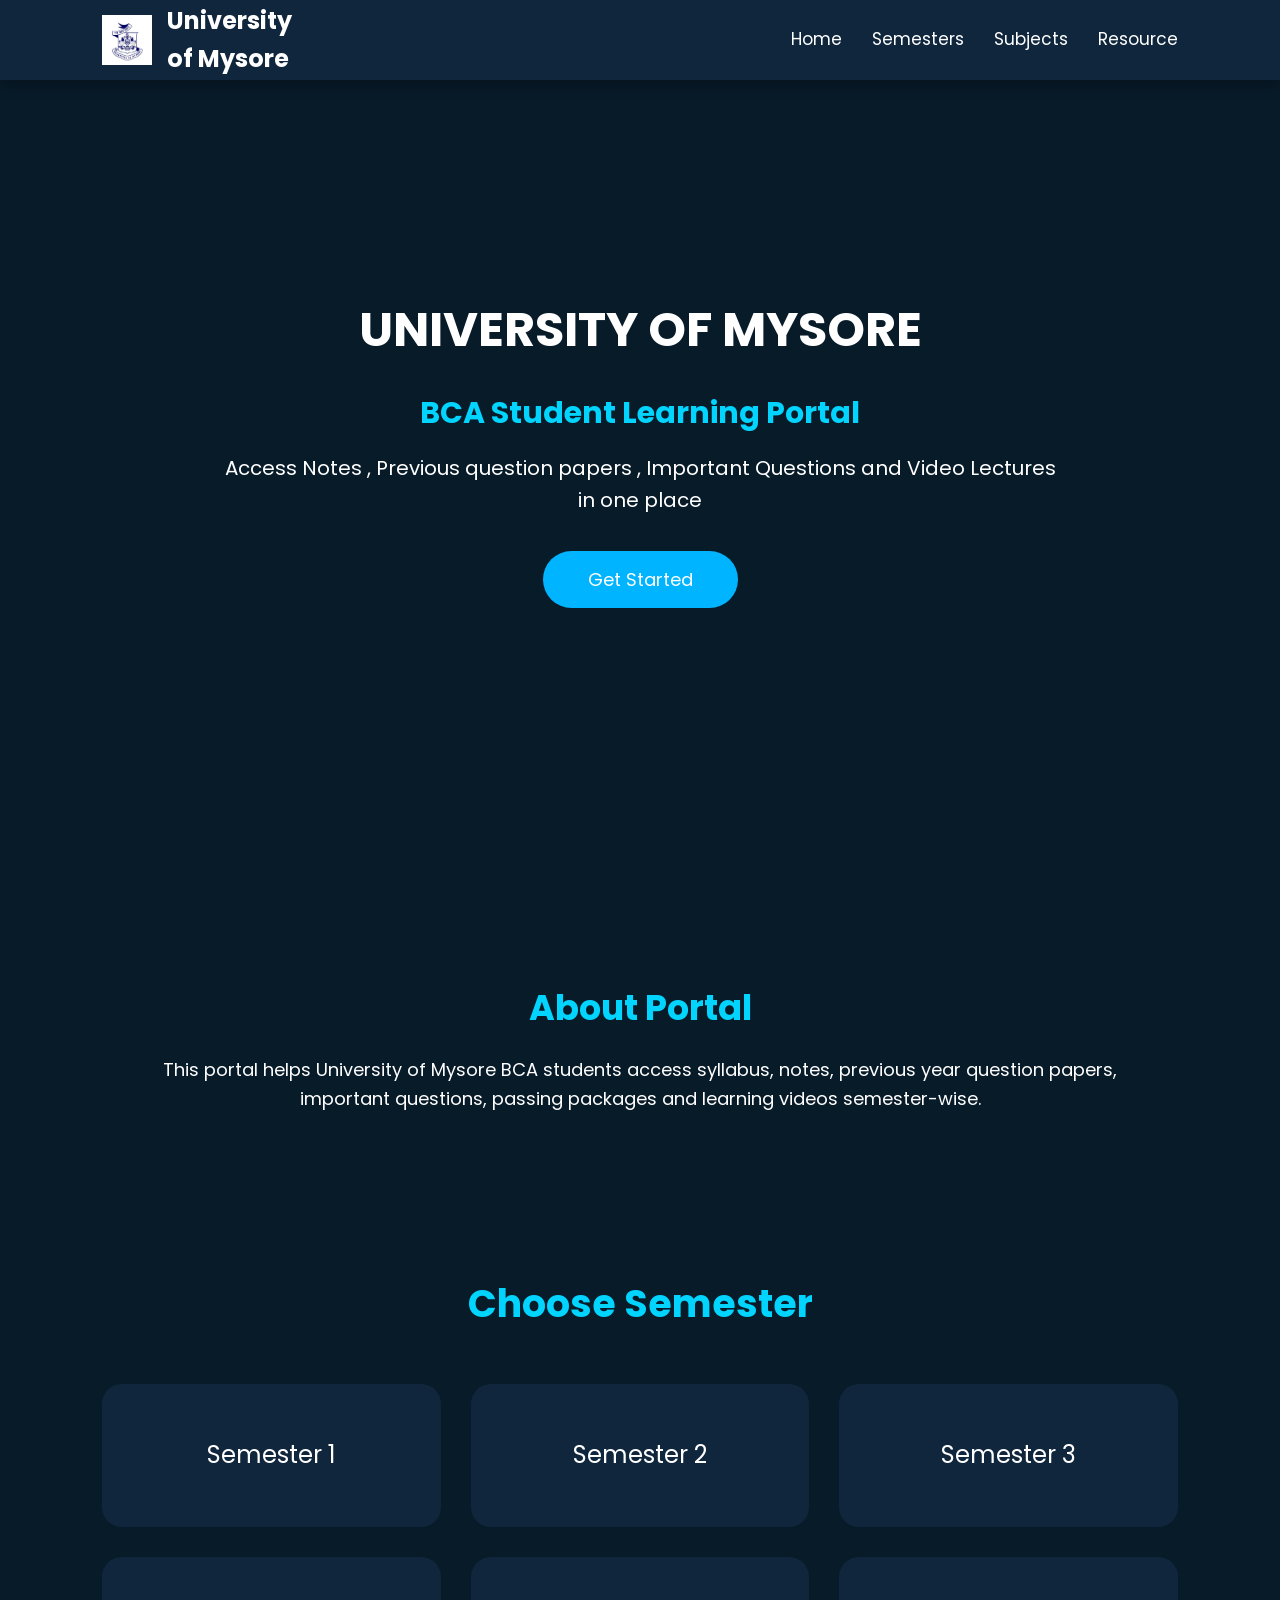
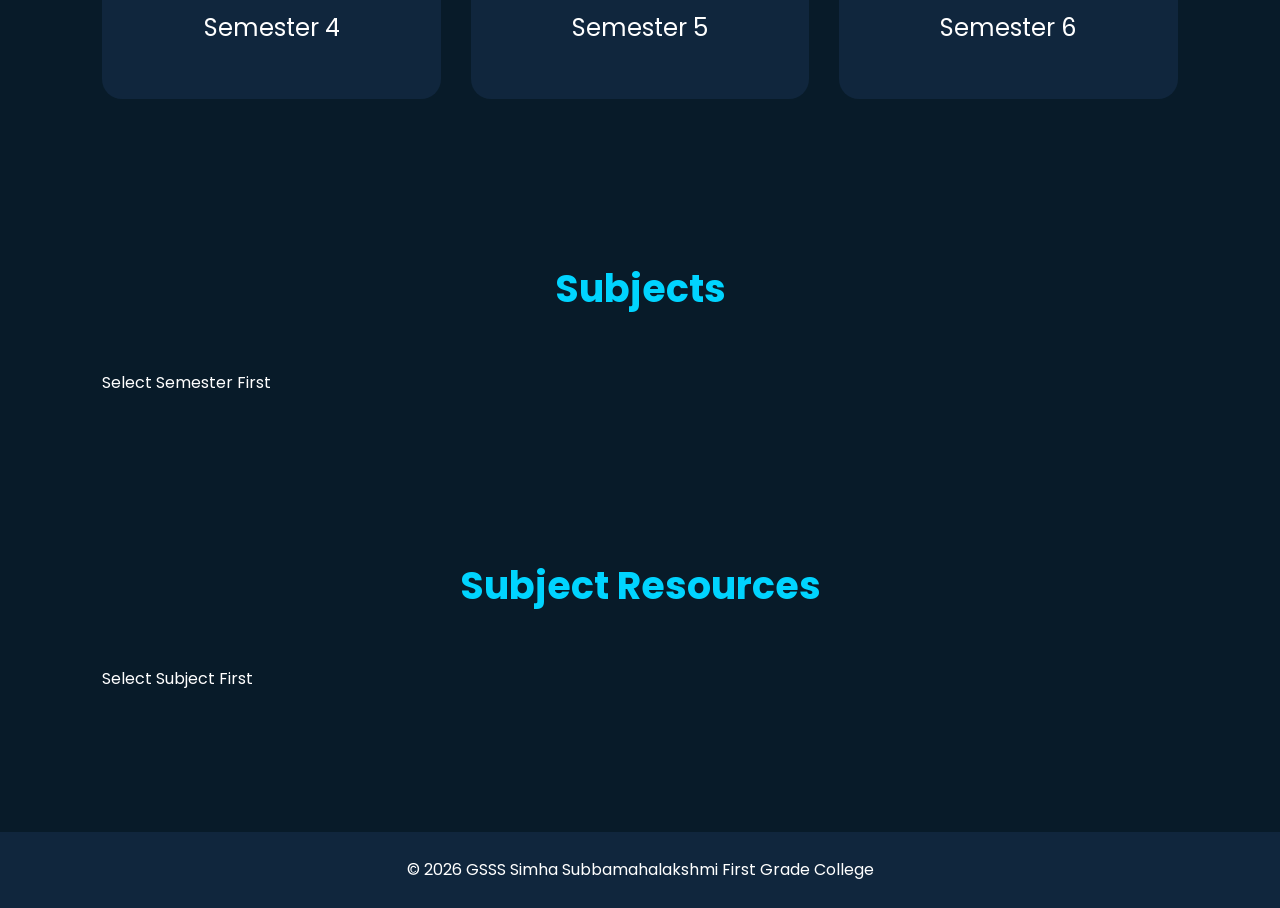
==== index.html @ 820129cc "added frontend part" ====
<!DOCTYPE html>
<html lang="en">
<head>
    <meta charset="UTF-8">
    <meta name="viewport" content="width=device-width, initial-scale=1.0">
    <title>BCA Question Paper Portal</title>

    <link rel="stylesheet" href="style.css">

    <link href="https://fonts.googleapis.com/css2?family=Poppins:wght@300;400;500;600;700&display=swap" rel="stylesheet">
</head>
<body>

<!-- ================= NAVBAR ================= -->

<header>

    <nav class="navbar">

        <div class="logo">

            <img src="images/logo.png" alt="University of Mysore Logo">

            <h2>University of Mysore </h2>

        </div>

        <ul>

            <li><a href="#home">Home</a></li>

            <li><a href="#semester">Semesters</a></li>

            <li><a href="#subjects">Subjects</a></li>

            <li><a href="#papers">Resource</a></li>

        </ul>

    </nav>

</header>

<!-- ================= HERO ================= -->

<section id="home" class="hero">

    <div class="hero-content">

        <h1>

            UNIVERSITY OF MYSORE 

        </h1>

        <h2>

            BCA Student Learning Portal

        </h2>

        <p>

            Access Notes , Previous question papers , Important Questions and Video Lectures in one place
        </p>

        <button id="startBtn">

            Get Started

        </button>

    </div>

</section>

<!-- ================= ABOUT ================= -->

<section class="about">

<h2>

About Portal

</h2>

<p>


This portal helps University of Mysore BCA students access syllabus, notes, previous year question papers, important questions, passing packages and learning videos semester-wise.


</p>

</section>

<!-- ================= SEMESTERS ================= -->

<section id="semester">

<h2 class="title">

Choose Semester

</h2>

<div class="semester-grid">

<div class="semester-card" data-sem="1">

Semester 1

</div>

<div class="semester-card" data-sem="2">

Semester 2

</div>

<div class="semester-card" data-sem="3">

Semester 3

</div>

<div class="semester-card" data-sem="4">

Semester 4

</div>

<div class="semester-card" data-sem="5">

Semester 5

</div>

<div class="semester-card" data-sem="6">

Semester 6

</div>

</div>

</section>

<!-- ================= SUBJECTS ================= -->

<section id="subjects">

<h2 class="title">

Subjects

</h2>

<div id="subjectContainer">

<p>

Select Semester First

</p>

</div>

</section>

<!-- ================= PAPERS ================= -->

<section id="papers">

<h2 class="title">

Subject Resources

</h2>

<div id="paperContainer">

<p>

Select Subject First

</p>

</div>

</section>

<!-- ================= FOOTER ================= -->

<footer>

<p>

© 2026 GSSS Simha Subbamahalakshmi First Grade College

</p>

</footer>

<script src="app.js"></script>

</body>
</html>
---- style.css ----
/* ===========================
   GOOGLE FONT
=========================== */

@import url('https://fonts.googleapis.com/css2?family=Poppins:wght@300;400;500;600;700;800&display=swap');

/* ===========================
   RESET
=========================== */

*{
    margin:0;
    padding:0;
    box-sizing:border-box;
    font-family:'Poppins',sans-serif;
    scroll-behavior:smooth;
}

body{
    background:#081b29;
    color:#ffffff;
    line-height:1.6;
}

/* ===========================
   NAVBAR
=========================== */

.navbar{

    width:100%;
    height:80px;

    display:flex;
    justify-content:space-between;
    align-items:center;

    padding:0 8%;

    background:#10263d;

    position:fixed;

    top:0;

    z-index:999;

    box-shadow:0 5px 15px rgba(0,0,0,.3);

}

.logo{

    display:flex;

    align-items:center;
    width: 50px;
    height:50px;
    gap:15px;

}

.logo img{

    width:50px;

    height:50px;

}

.logo h2{

    color:#fff;

    font-size:24px;

}

.navbar ul{

    display:flex;

    list-style:none;

    gap:30px;

}

.navbar ul li a{

    color:white;

    text-decoration:none;

    font-size:17px;

    transition:.3s;

}

.navbar ul li a:hover{

    color:#00d4ff;

}

/* ===========================
   HERO
=========================== */

.hero{

    height:100vh;

    display:flex;

    justify-content:center;

    align-items:center;

    text-align:center;

    padding:20px;

    background:linear-gradient(rgba(8,27,41,.92),rgba(8,27,41,.92)),
    url("images/hero-banner.png");

    background-size:cover;

    background-position:center;

}

.hero-content{

    max-width:850px;

}

.hero h1{

    font-size:48px;

    margin-bottom:20px;

}

.hero h2{

    font-size:30px;

    color:#00d4ff;

    margin-bottom:15px;

}

.hero p{

    font-size:20px;

    margin-bottom:35px;

}

.hero button{

    background:#00b4ff;

    color:white;

    border:none;

    padding:15px 45px;

    border-radius:50px;

    cursor:pointer;

    font-size:18px;

    transition:.3s;

}

.hero button:hover{

    background:#008cff;

    transform:scale(1.05);

}

/* ===========================
   ABOUT
=========================== */

.about{

    padding:80px 10%;

    text-align:center;

}

.about h2{

    font-size:35px;

    margin-bottom:20px;

    color:#00d4ff;

}

.about p{

    font-size:18px;

}

/* ===========================
   SECTION TITLE
=========================== */

.title{

    text-align:center;

    font-size:38px;

    color:#00d4ff;

    margin-bottom:50px;

}

/* ===========================
   SEMESTER
=========================== */

#semester{

    padding:80px 8%;

}

.semester-grid{

    display:grid;

    grid-template-columns:repeat(auto-fit,minmax(250px,1fr));

    gap:30px;

}

.semester-card{

    background:#10263d;

    border-radius:20px;

    padding:50px;

    text-align:center;

    font-size:24px;

    cursor:pointer;

    transition:.4s;

    border:2px solid transparent;

}

.semester-card:hover{

    transform:translateY(-10px);

    border:2px solid #00d4ff;

    background:#153453;

}

/* ===========================
   SUBJECTS
=========================== */

#subjects{

    padding:80px 8%;

}

#subjectContainer{

    display:grid;

    grid-template-columns:repeat(auto-fit,minmax(250px,1fr));

    gap:25px;

}

.subject-card{

    background:#10263d;

    padding:30px;

    border-radius:15px;

    text-align:center;

    cursor:pointer;

    transition:.3s;

}

.subject-card:hover{

    background:#153453;

    transform:scale(1.04);

}

/* ===========================
   PAPERS
=========================== */

#papers{

    padding:80px 8%;

}

.paper-card{

    background:#10263d;

    padding:25px;

    border-radius:15px;

    margin-bottom:25px;

}

.paper-card h3{

    margin-bottom:15px;

}

.paper-card button{

    background:#00b4ff;

    color:white;

    border:none;

    padding:12px 25px;

    margin-right:10px;

    border-radius:30px;

    cursor:pointer;

    transition:.3s;

}

.paper-card button:hover{

    background:#008cff;

}

/* ===========================
   FOOTER
=========================== */

footer{

    background:#10263d;

    text-align:center;

    padding:25px;

    margin-top:60px;

}

/* ===========================
   RESPONSIVE
=========================== */

@media(max-width:768px){

.navbar{

flex-direction:column;

height:auto;

padding:20px;

}

.navbar ul{

margin-top:15px;

flex-wrap:wrap;

justify-content:center;

gap:15px;

}

.hero h1{

font-size:30px;

}

.hero h2{

font-size:22px;

}

.hero p{

font-size:16px;

}

.title{

font-size:30px;

}

.semester-card{

padding:35px;

}

}
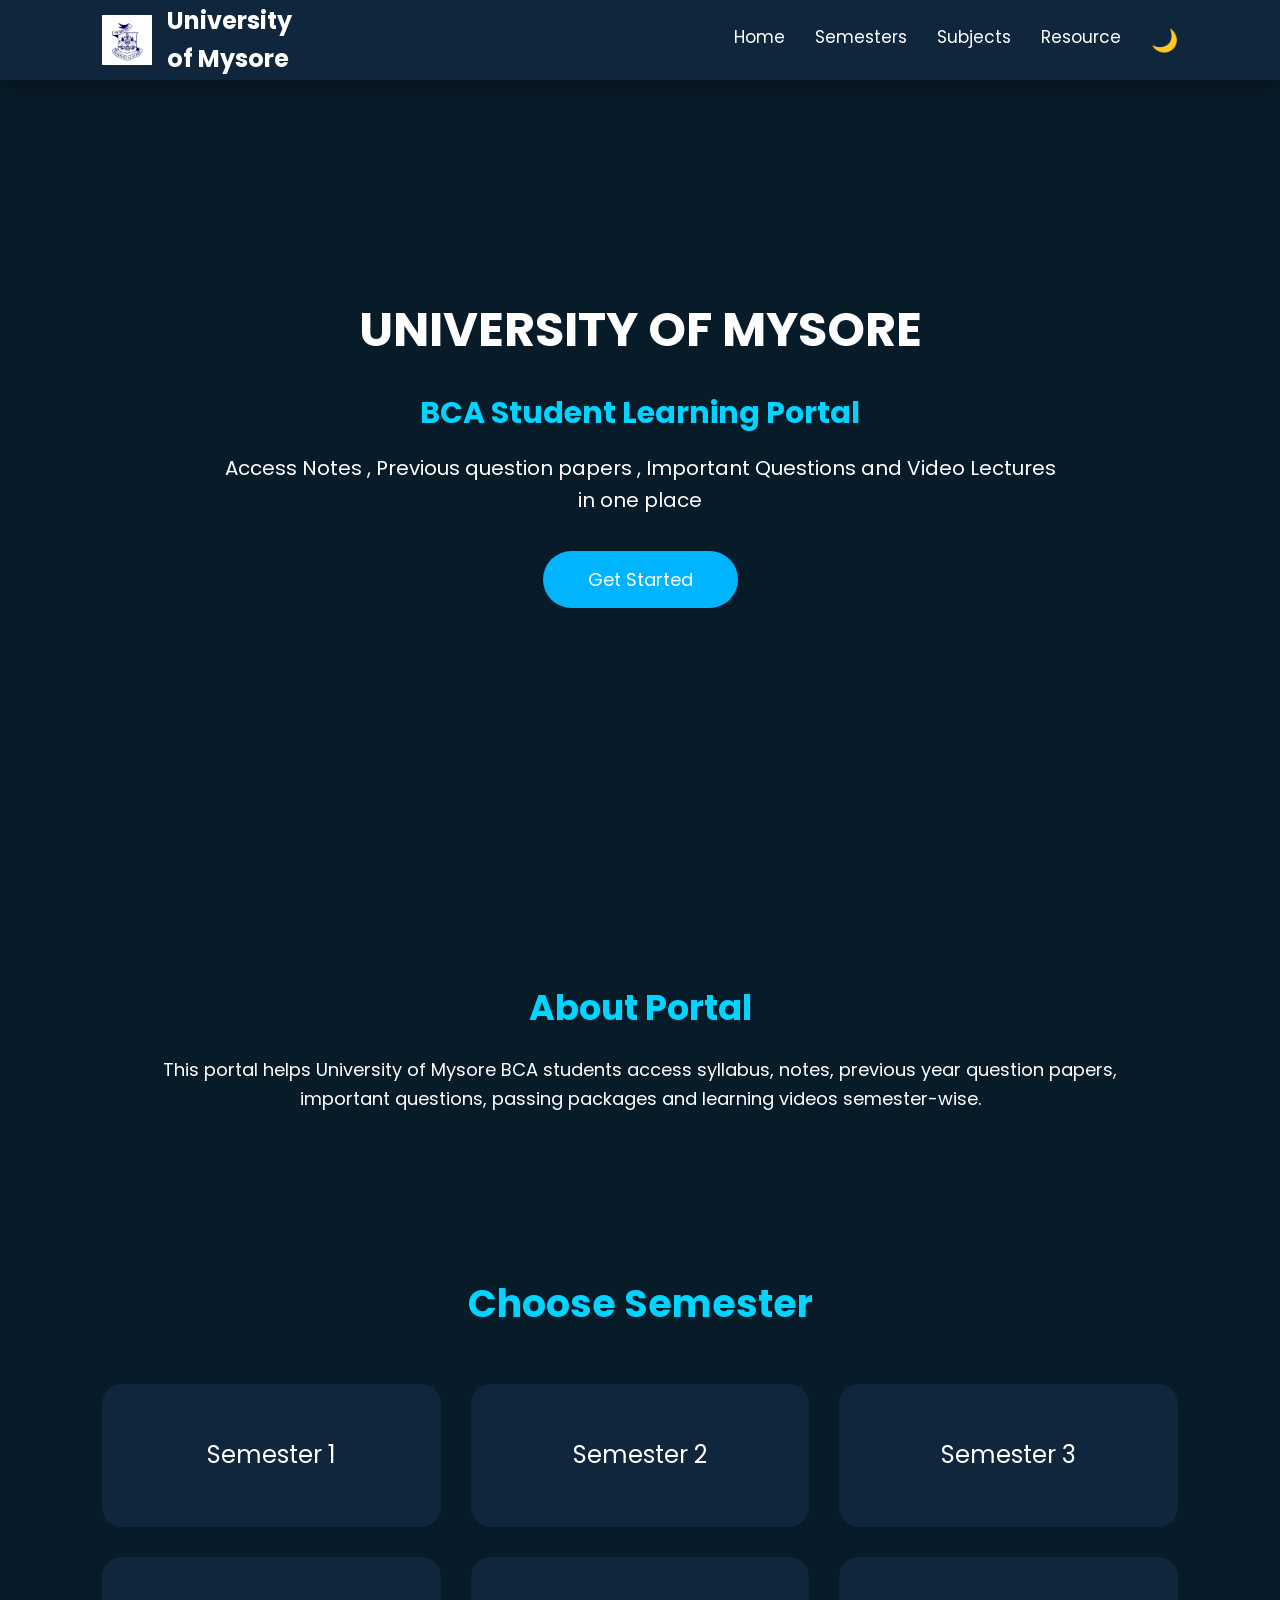
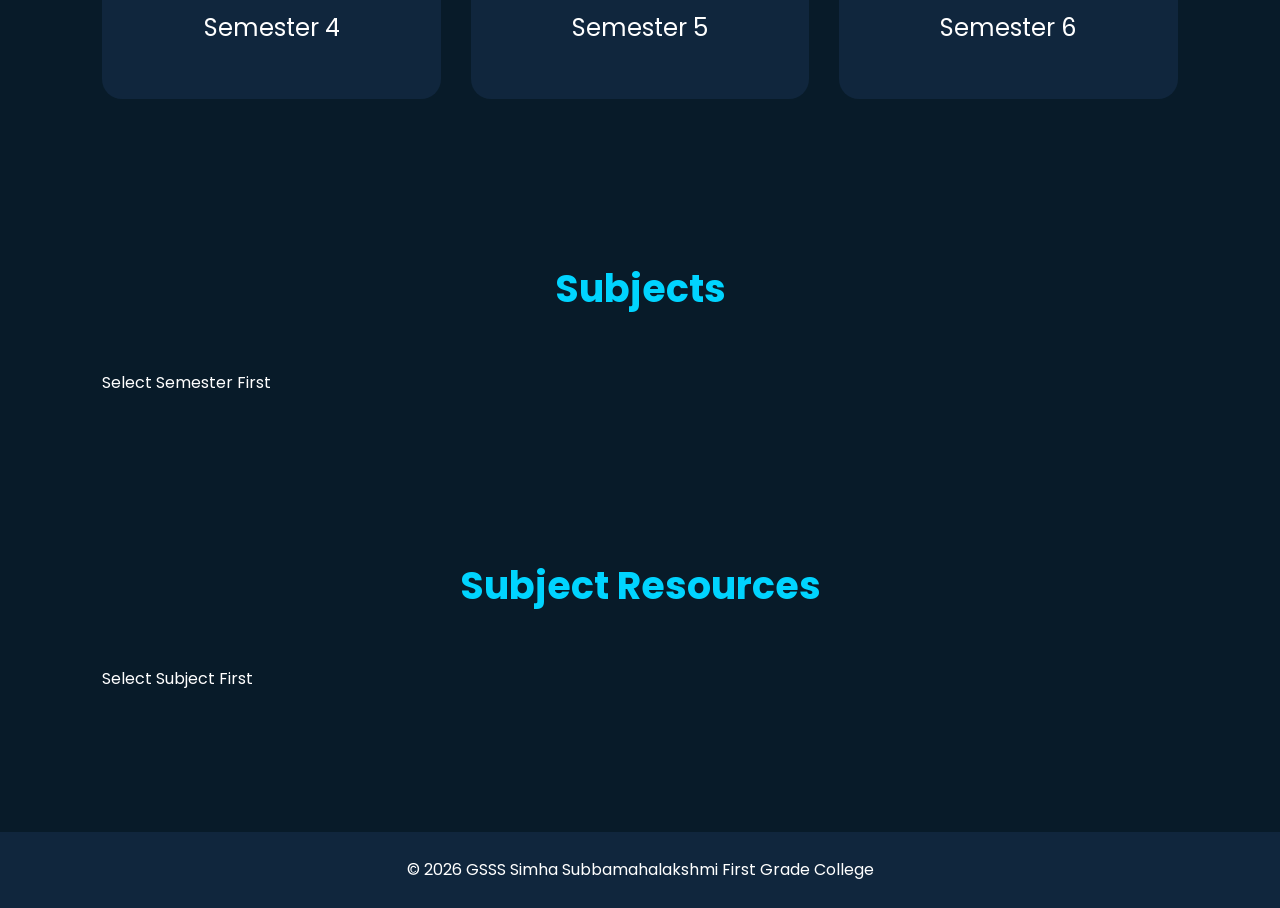
==== commit 0e327ac2: "toggle button added" ====
--- a/index.html
+++ b/index.html
@@ -34,7 +34,10 @@
             <li><a href="#subjects">Subjects</a></li>
 
             <li><a href="#papers">Resource</a></li>
-
+            
+            <li>
+        <button id="themeToggle">🌙</button>
+    </li>
         </ul>
 
     </nav>
--- a/style.css
+++ b/style.css
@@ -123,7 +123,7 @@
     padding:20px;
 
     background:linear-gradient(rgba(8,27,41,.92),rgba(8,27,41,.92)),
-    url("images/hero-banner.png");
+    url("images/background.png");
 
     background-size:cover;
 
@@ -457,4 +457,150 @@
 
 }
 
+}
+/* ===========================
+   NOTES PAGE
+=========================== */
+
+.notes-container{
+
+    max-width:800px;
+
+    margin:80px auto;
+
+    background:#10263d;
+
+    padding:40px;
+
+    border-radius:20px;
+
+    box-shadow:0 5px 20px rgba(0,0,0,.3);
+
+    text-align:center;
+
+}
+
+.notes-container h1{
+
+    color:#00d4ff;
+
+    margin-bottom:30px;
+
+    font-size:35px;
+
+}
+
+.notes-container a{
+
+    display:block;
+
+    text-decoration:none;
+
+    background:#00b4ff;
+
+    color:white;
+
+    padding:15px;
+
+    margin:15px 0;
+
+    border-radius:12px;
+
+    font-size:18px;
+
+    transition:.3s;
+
+}
+
+.notes-container a:hover{
+
+    background:#008cff;
+
+    transform:scale(1.03);
+
+}
+/* ===========================
+   NOTES PAGE
+=========================== */
+
+.notes-container{
+    max-width:800px;
+    margin:80px auto;
+    background:#10263d;
+    padding:40px;
+    border-radius:20px;
+    text-align:center;
+    box-shadow:0 10px 25px rgba(0,0,0,.3);
+}
+
+.notes-container h1{
+    color:#00d4ff;
+    margin-bottom:15px;
+    font-size:36px;
+}
+
+.notes-subtitle{
+    color:#d6e8ff;
+    margin-bottom:30px;
+    font-size:18px;
+}
+
+.notes-container a{
+    display:block;
+    background:#00b4ff;
+    color:#fff;
+    text-decoration:none;
+    padding:16px;
+    margin:20px auto;
+    width:80%;
+    border-radius:12px;
+    font-size:20px;
+    transition:.3s;
+}
+
+.notes-container a:hover{
+    background:#008cff;
+    transform:translateY(-3px);
+}
+#themeToggle{
+    background:transparent;
+    border:none;
+    color:white;
+    font-size:22px;
+    cursor:pointer;
+    transition:.3s;
+}
+
+#themeToggle:hover{
+    transform:scale(1.2);
+}
+/* Light Mode */
+
+body.light-mode{
+    background:#f5f5f5;
+    color:#222;
+}
+
+body.light-mode .navbar,
+body.light-mode .semester-card,
+body.light-mode .subject-card,
+body.light-mode .paper-card,
+body.light-mode footer,
+body.light-mode .notes-container{
+    background:white;
+    color:#222;
+}
+
+body.light-mode .hero{
+    background:#e8f4ff;
+}
+
+body.light-mode .navbar a{
+    color:#222;
+}
+
+body.light-mode .hero button,
+body.light-mode .paper-card button,
+body.light-mode .notes-container a{
+    background:#007bff;
 }
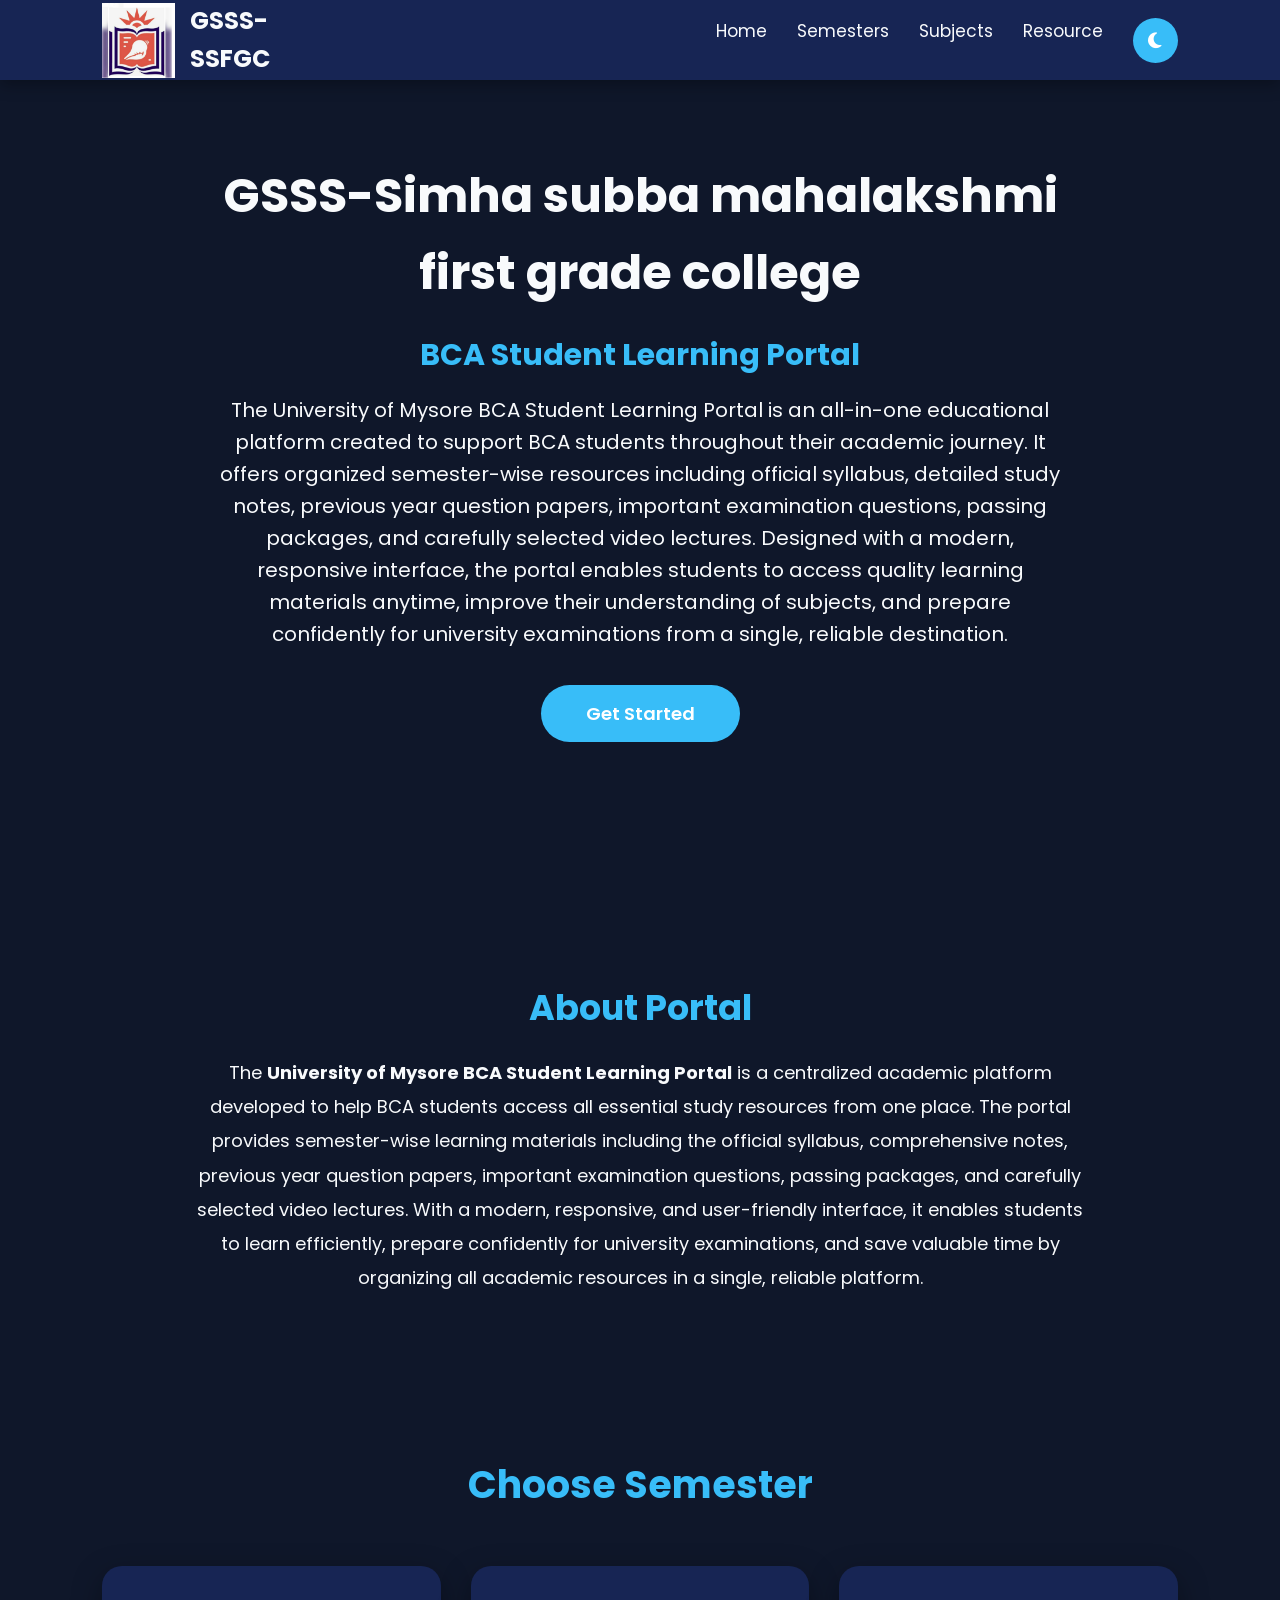
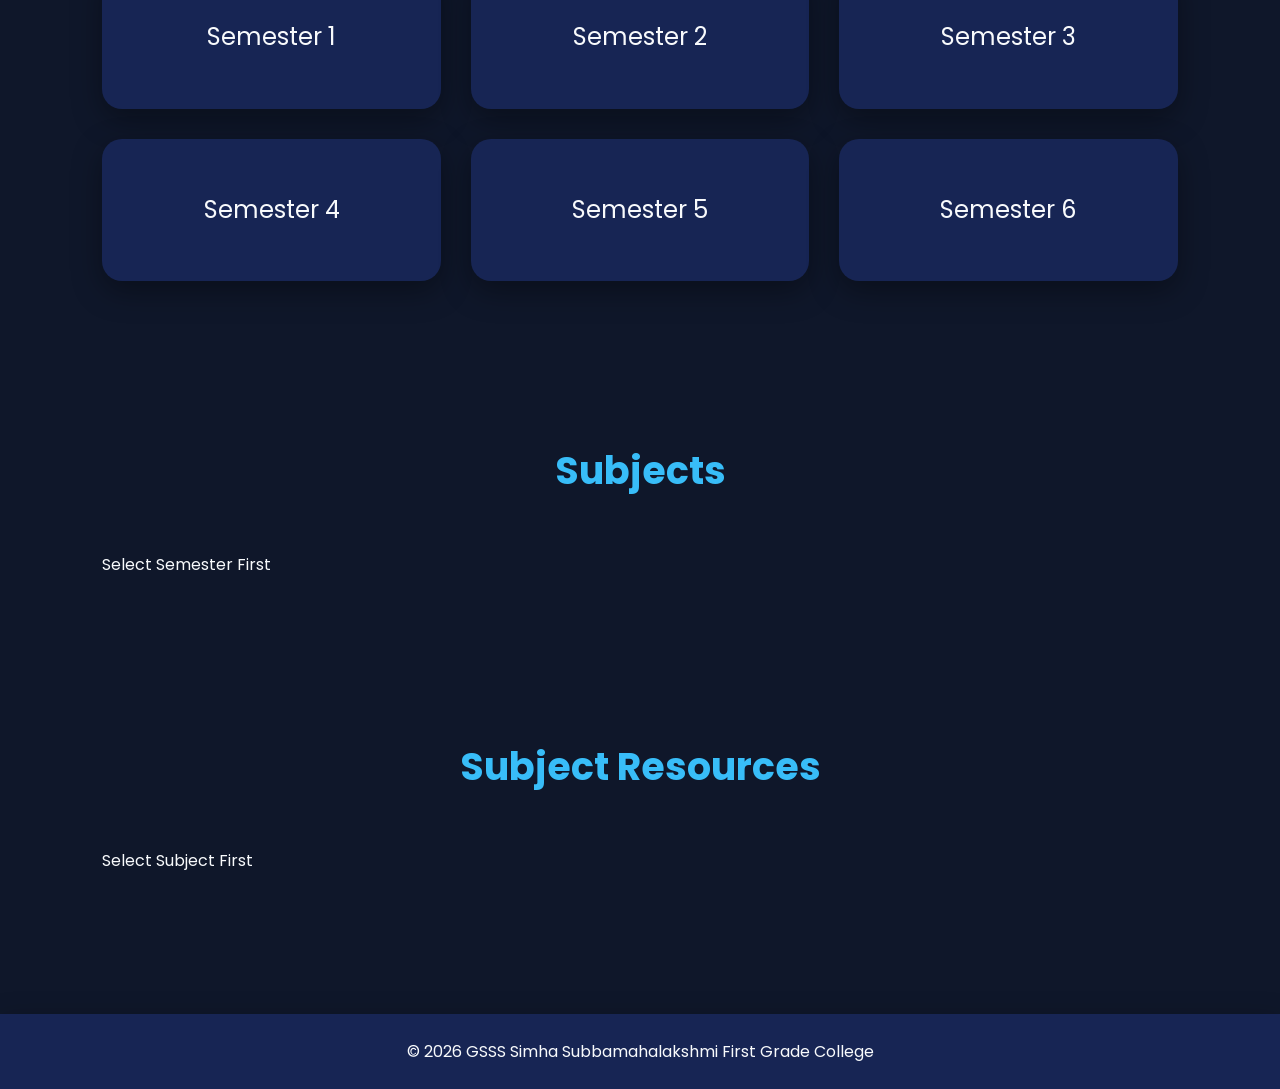
==== commit b302eca8: "UI/UX added" ====
--- a/index.html
+++ b/index.html
@@ -6,6 +6,8 @@
     <title>BCA Question Paper Portal</title>
 
     <link rel="stylesheet" href="style.css">
+    <link rel="stylesheet"
+href="https://cdnjs.cloudflare.com/ajax/libs/font-awesome/6.7.2/css/all.min.css">
 
     <link href="https://fonts.googleapis.com/css2?family=Poppins:wght@300;400;500;600;700&display=swap" rel="stylesheet">
 </head>
@@ -21,7 +23,7 @@
 
             <img src="images/logo.png" alt="University of Mysore Logo">
 
-            <h2>University of Mysore </h2>
+            <h2>GSSS-SSFGC </h2>
 
         </div>
 
@@ -36,8 +38,9 @@
             <li><a href="#papers">Resource</a></li>
             
             <li>
-        <button id="themeToggle">🌙</button>
-    </li>
+    
+    <button id="themeToggle"><i class="fa-solid fa-moon"></i></button>
+</li>
         </ul>
 
     </nav>
@@ -52,7 +55,7 @@
 
         <h1>
 
-            UNIVERSITY OF MYSORE 
+            GSSS-Simha subba mahalakshmi first grade college
 
         </h1>
 
@@ -63,9 +66,8 @@
         </h2>
 
         <p>
-
-            Access Notes , Previous question papers , Important Questions and Video Lectures in one place
-        </p>
+The University of Mysore BCA Student Learning Portal is an all-in-one educational platform created to support BCA students throughout their academic journey. It offers organized semester-wise resources including official syllabus, detailed study notes, previous year question papers, important examination questions, passing packages, and carefully selected video lectures. Designed with a modern, responsive interface, the portal enables students to access quality learning materials anytime, improve their understanding of subjects, and prepare confidently for university examinations from a single, reliable destination.
+</p>
 
         <button id="startBtn">
 
@@ -79,126 +81,120 @@
 
 <!-- ================= ABOUT ================= -->
 
+<!-- ================= ABOUT ================= -->
+
 <section class="about">
 
-<h2>
-
-About Portal
+    <h2>About Portal</h2>
+
+    <p>
+        The <strong>University of Mysore BCA Student Learning Portal</strong> is a centralized academic platform developed to help BCA students access all essential study resources from one place. The portal provides semester-wise learning materials including the official syllabus, comprehensive notes, previous year question papers, important examination questions, passing packages, and carefully selected video lectures. With a modern, responsive, and user-friendly interface, it enables students to learn efficiently, prepare confidently for university examinations, and save valuable time by organizing all academic resources in a single, reliable platform.
+    </p>
+
+</section>
+
+<!-- ================= SEMESTERS ================= -->
+
+<section id="semester">
+
+<h2 class="title">
+
+Choose Semester
 
 </h2>
 
+<div class="semester-grid">
+
+<div class="semester-card" data-sem="1">
+
+Semester 1
+
+</div>
+
+<div class="semester-card" data-sem="2">
+
+Semester 2
+
+</div>
+
+<div class="semester-card" data-sem="3">
+
+Semester 3
+
+</div>
+
+<div class="semester-card" data-sem="4">
+
+Semester 4
+
+</div>
+
+<div class="semester-card" data-sem="5">
+
+Semester 5
+
+</div>
+
+<div class="semester-card" data-sem="6">
+
+Semester 6
+
+</div>
+
+</div>
+
+</section>
+
+<!-- ================= SUBJECTS ================= -->
+
+<section id="subjects">
+
+<h2 class="title">
+
+Subjects
+
+</h2>
+
+<div id="subjectContainer">
+
 <p>
 
-
-This portal helps University of Mysore BCA students access syllabus, notes, previous year question papers, important questions, passing packages and learning videos semester-wise.
-
-
-</p>
-
-</section>
-
-<!-- ================= SEMESTERS ================= -->
-
-<section id="semester">
+Select Semester First
+
+</p>
+
+</div>
+
+</section>
+
+<!-- ================= PAPERS ================= -->
+
+<section id="papers">
 
 <h2 class="title">
 
-Choose Semester
+Subject Resources
 
 </h2>
 
-<div class="semester-grid">
-
-<div class="semester-card" data-sem="1">
-
-Semester 1
-
-</div>
-
-<div class="semester-card" data-sem="2">
-
-Semester 2
-
-</div>
-
-<div class="semester-card" data-sem="3">
-
-Semester 3
-
-</div>
-
-<div class="semester-card" data-sem="4">
-
-Semester 4
-
-</div>
-
-<div class="semester-card" data-sem="5">
-
-Semester 5
-
-</div>
-
-<div class="semester-card" data-sem="6">
-
-Semester 6
-
-</div>
-
-</div>
-
-</section>
-
-<!-- ================= SUBJECTS ================= -->
-
-<section id="subjects">
-
-<h2 class="title">
-
-Subjects
-
-</h2>
-
-<div id="subjectContainer">
+<div id="paperContainer">
 
 <p>
 
-Select Semester First
-
-</p>
-
-</div>
-
-</section>
-
-<!-- ================= PAPERS ================= -->
-
-<section id="papers">
-
-<h2 class="title">
-
-Subject Resources
-
-</h2>
-
-<div id="paperContainer">
+Select Subject First
+
+</p>
+
+</div>
+
+</section>
+
+<!-- ================= FOOTER ================= -->
+
+<footer>
 
 <p>
 
-Select Subject First
-
-</p>
-
-</div>
-
-</section>
-
-<!-- ================= FOOTER ================= -->
-
-<footer>
-
-<p>
-
 © 2026 GSSS Simha Subbamahalakshmi First Grade College
 
 </p>
@@ -207,5 +203,6 @@
 
 <script src="app.js"></script>
 
+       
 </body>
 </html>
--- a/style.css
+++ b/style.css
@@ -62,9 +62,9 @@
 
 .logo img{
 
-    width:50px;
-
-    height:50px;
+    width:75px;
+
+    height:75px;
 
 }
 
@@ -562,45 +562,390 @@
     background:#008cff;
     transform:translateY(-3px);
 }
+/* ==========================================
+   PROFESSIONAL LIGHT & DARK THEME
+========================================== */
+
+
+
+body{
+    background:#0F172A;
+    color:#F8FAFC;
+    transition:.4s;
+}
+
+.navbar,
+.semester-card,
+.subject-card,
+.paper-card,
+.notes-container,
+footer{
+    background:#172554;
+    color:#F8FAFC;
+    transition:.4s;
+}
+
+.hero{
+    background:
+    linear-gradient(rgba(15,23,42,.90),rgba(15,23,42,.90)),
+    url("images/hero-banner.png");
+    background-size:cover;
+    background-position:center;
+}
+
+.title,
+.hero h2,
+.about h2,
+.notes-container h1{
+    color:#38BDF8;
+}
+
+.hero button,
+.paper-card button,
+.notes-container a{
+    background:#38BDF8;
+    color:#0F172A;
+    font-weight:600;
+}
+
+.hero button:hover,
+.paper-card button:hover,
+.notes-container a:hover{
+    background:#0EA5E9;
+    transform:translateY(-3px);
+}
+
+.semester-card:hover,
+.subject-card:hover{
+    border:2px solid #38BDF8;
+    transform:translateY(-8px);
+}
+
+.navbar a{
+    color:#F8FAFC;
+}
+
+.navbar a:hover{
+    color:#38BDF8;
+}
+
+/* ==========================================================
+   GLOBAL PROFESSIONAL THEME SYSTEM
+   (Replace your old theme section with this)
+========================================================== */
+
+/* ===========================
+   DARK THEME (DEFAULT)
+=========================== */
+
+:root{
+
+    --bg-color:#0F172A;
+    --surface-color:#172554;
+    --surface-hover:#1E3A8A;
+
+    --text-color:#F8FAFC;
+    --heading-color:#F8FAFC;
+
+    --accent-color:#38BDF8;
+    --accent-hover:#0EA5E9;
+
+    --border-color:#38BDF8;
+
+    --shadow:0 10px 30px rgba(0,0,0,.35);
+
+}
+
+/* ===========================
+   LIGHT THEME
+=========================== */
+
+body.light-mode{
+
+    --bg-color:#F4F7F6;
+    --surface-color:#FFFFFF;
+    --surface-hover:#EDF7F5;
+
+    --text-color:#333333;
+    --heading-color:#1A1A1A;
+
+    --accent-color:#2A9D8F;
+    --accent-hover:#21867A;
+
+    --border-color:#2A9D8F;
+
+    --shadow:0 10px 25px rgba(0,0,0,.12);
+
+}
+
+/* ===========================
+   GLOBAL BODY
+=========================== */
+
+body{
+
+    background:var(--bg-color);
+    color:var(--text-color);
+
+    transition:
+    background .35s ease,
+    color .35s ease;
+
+}
+
+/* ===========================
+   NAVBAR
+=========================== */
+
+.navbar{
+
+    background:var(--surface-color);
+
+    transition:.35s;
+
+}
+
+.logo h2{
+
+    color:var(--heading-color);
+
+}
+
+.navbar ul li a{
+
+    color:var(--text-color);
+
+}
+
+.navbar ul li a:hover{
+
+    color:var(--accent-color);
+
+}
+
+/* ===========================
+   HERO
+=========================== */
+
+.hero{
+
+    background:
+
+    linear-gradient(
+        rgba(15,23,42,.88),
+        rgba(15,23,42,.88)
+    ),
+
+    url("images/background.png");
+
+    background-size:cover;
+
+    background-position:center;
+
+}
+
+body.light-mode .hero{
+
+    background:
+
+    linear-gradient(
+        rgba(244,247,246,.90),
+        rgba(244,247,246,.90)
+    ),
+
+    url("images/background.png");
+
+    background-size:cover;
+
+    background-position:center;
+
+}
+
+.hero h2,
+.about h2,
+.title{
+
+    color:var(--accent-color);
+
+}
+
+.about p{
+    max-width:900px;
+    margin:20px auto 0;
+    font-size:18px;
+    line-height:1.9;
+    text-align:center;
+}
+/* ===========================
+   CARDS
+=========================== */
+
+.semester-card,
+.subject-card,
+.paper-card,
+.notes-container,
+footer{
+
+    background:var(--surface-color);
+
+    color:var(--text-color);
+
+    box-shadow:var(--shadow);
+
+    transition:.35s;
+
+}
+
+.semester-card:hover,
+.subject-card:hover{
+
+    background:var(--surface-hover);
+
+    border:2px solid var(--accent-color);
+
+}
+
+/* ===========================
+   NOTES PAGE
+=========================== */
+
+.notes-container{
+
+    border:2px solid var(--border-color);
+
+}
+
+.notes-container h1{
+
+    color:var(--accent-color);
+
+}
+
+.notes-subtitle{
+
+    color:var(--text-color);
+
+}
+
+.notes-container p,
+.notes-container h2,
+.notes-container h3,
+.notes-container span{
+
+    color:var(--text-color);
+
+}
+
+/* ===========================
+   BUTTONS
+=========================== */
+
+.hero button,
+.paper-card button,
+.notes-container a,
+button{
+
+    background:var(--accent-color);
+
+    color:#ffffff;
+
+    border:none;
+
+    transition:.30s;
+
+}
+
+.hero button:hover,
+.paper-card button:hover,
+.notes-container a:hover,
+button:hover{
+
+    background:var(--accent-hover);
+
+    transform:translateY(-3px);
+
+}
+
+/* ===========================
+   PDF VIEWER
+=========================== */
+
+iframe,
+embed,
+object{
+
+    background:#ffffff;
+
+    border-radius:12px;
+
+    border:2px solid var(--border-color);
+
+}
+
+/* ===========================
+   LINKS
+=========================== */
+
+a{
+
+    transition:.3s;
+
+}
+
+a:hover{
+
+    color:var(--accent-color);
+
+}
+
+/* ===========================
+   THEME TOGGLE BUTTON
+=========================== */
+
 #themeToggle{
-    background:transparent;
+
+    width:45px;
+
+    height:45px;
+
+    border-radius:50%;
+
     border:none;
-    color:white;
-    font-size:22px;
+
     cursor:pointer;
+
+    background:var(--accent-color);
+
+    color:#fff;
+
+    font-size:18px;
+
     transition:.3s;
+
 }
 
 #themeToggle:hover{
-    transform:scale(1.2);
-}
-/* Light Mode */
-
-body.light-mode{
-    background:#f5f5f5;
-    color:#222;
-}
-
-body.light-mode .navbar,
-body.light-mode .semester-card,
-body.light-mode .subject-card,
-body.light-mode .paper-card,
-body.light-mode footer,
-body.light-mode .notes-container{
-    background:white;
-    color:#222;
-}
-
-body.light-mode .hero{
-    background:#e8f4ff;
-}
-
-body.light-mode .navbar a{
-    color:#222;
-}
-
-body.light-mode .hero button,
-body.light-mode .paper-card button,
-body.light-mode .notes-container a{
-    background:#007bff;
+
+    background:var(--accent-hover);
+
+    transform:rotate(180deg);
+
+}
+
+/* ===========================
+   SMOOTH TRANSITIONS
+=========================== */
+
+*{
+
+    transition:
+
+    background-color .35s ease,
+
+    color .35s ease,
+
+    border-color .35s ease,
+
+    box-shadow .35s ease;
+
 }
